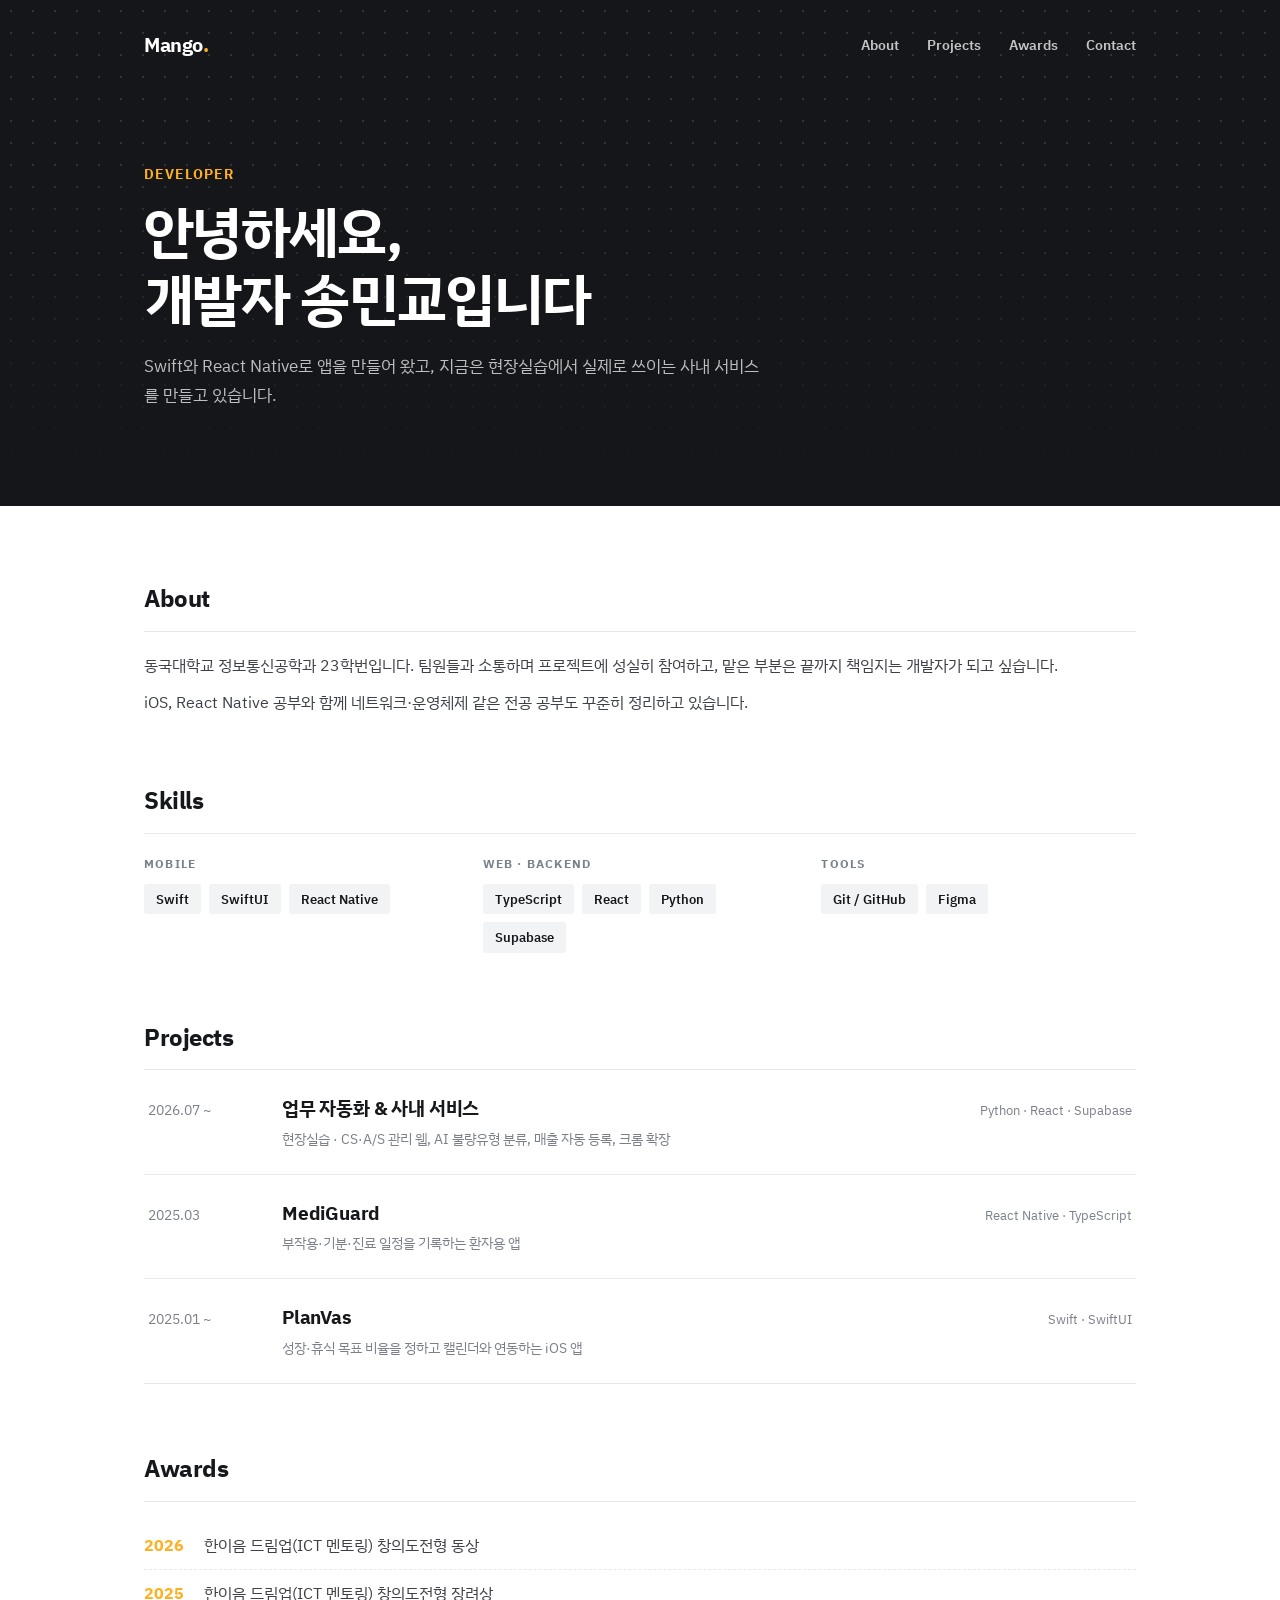
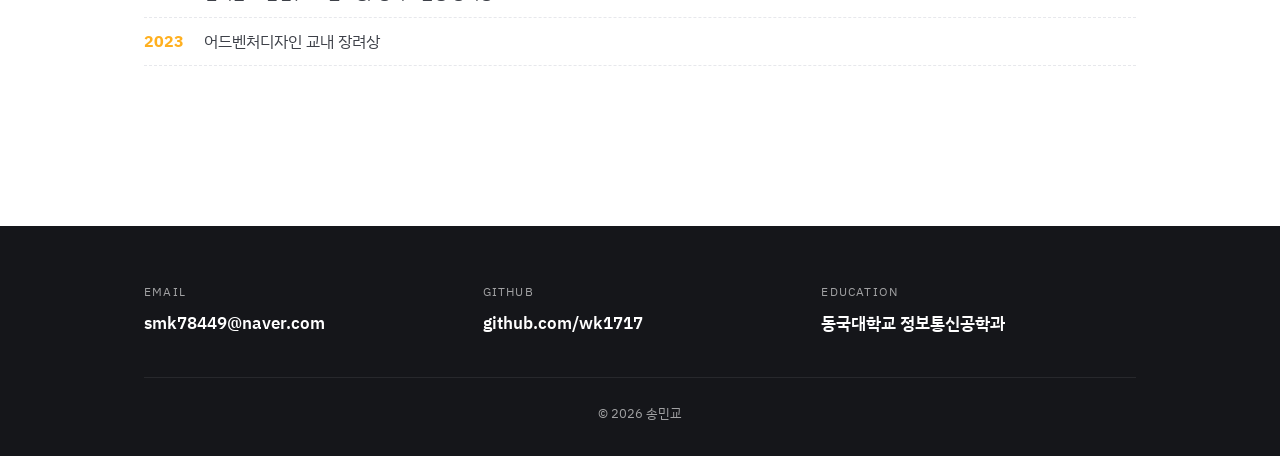
==== index.html @ 088cd112 "포트폴리오 사이트 첫 버전" ====
<!doctype html>
<html lang="ko">
<head>
<meta charset="utf-8">
<meta name="viewport" content="width=device-width, initial-scale=1">
<title>송민교 · Portfolio</title>
<meta name="description" content="정보통신공학과 송민교의 개발 포트폴리오">
<link rel="stylesheet" href="style.css">
</head>
<body>
<header class="hero">
  <div class="wrap">
    <nav class="nav">
      <a class="logo" href="index.html">Mango<span>.</span></a>
      <ul>
        <li class="opt"><a href="#about">About</a></li>
        <li><a href="#projects">Projects</a></li>
        <li class="opt"><a href="#awards">Awards</a></li>
        <li><a href="#contact">Contact</a></li>
      </ul>
    </nav>
    <div class="hero-body">
      <div class="eyebrow">DEVELOPER</div>
      <h1>안녕하세요,<br>개발자 송민교입니다</h1>
      <p>Swift와 React Native로 앱을 만들어 왔고, 지금은 현장실습에서 실제로 쓰이는 사내 서비스를 만들고 있습니다.</p>
    </div>
  </div>
</header>

<main class="wrap">
  <section id="about">
    <h2>About</h2>
    <p>동국대학교 정보통신공학과 23학번입니다. 팀원들과 소통하며 프로젝트에 성실히 참여하고, 맡은 부분은 끝까지 책임지는 개발자가 되고 싶습니다.</p>
    <p>iOS, React Native 공부와 함께 네트워크·운영체제 같은 전공 공부도 꾸준히 정리하고 있습니다.</p>
  </section>

  <section>
    <h2>Skills</h2>
    <div class="skills">
      <div><h4>MOBILE</h4><div class="chips"><span class="chip">Swift</span><span class="chip">SwiftUI</span><span class="chip">React Native</span></div></div>
      <div><h4>WEB · BACKEND</h4><div class="chips"><span class="chip">TypeScript</span><span class="chip">React</span><span class="chip">Python</span><span class="chip">Supabase</span></div></div>
      <div><h4>TOOLS</h4><div class="chips"><span class="chip">Git / GitHub</span><span class="chip">Figma</span></div></div>
    </div>
  </section>

  <section id="projects">
    <h2>Projects</h2>
    <ul class="plist">
      <li><a href="projects/ipp.html">
        <span class="when">2026.07 ~</span>
        <span class="what"><b>업무 자동화 &amp; 사내 서비스</b><small>현장실습 · CS·A/S 관리 웹, AI 불량유형 분류, 매출 자동 등록, 크롬 확장</small></span>
        <span class="stack">Python · React · Supabase</span>
      </a></li>
      <li><a href="projects/mediguard.html">
        <span class="when">2025.03</span>
        <span class="what"><b>MediGuard</b><small>부작용·기분·진료 일정을 기록하는 환자용 앱</small></span>
        <span class="stack">React Native · TypeScript</span>
      </a></li>
      <li><a href="projects/planvas.html">
        <span class="when">2025.01 ~</span>
        <span class="what"><b>PlanVas</b><small>성장·휴식 목표 비율을 정하고 캘린더와 연동하는 iOS 앱</small></span>
        <span class="stack">Swift · SwiftUI</span>
      </a></li>
    </ul>
  </section>

  <section id="awards">
    <h2>Awards</h2>
    <ul class="awards">
      <li><b>2026</b>한이음 드림업(ICT 멘토링) 창의도전형 동상</li>
      <li><b>2025</b>한이음 드림업(ICT 멘토링) 창의도전형 장려상</li>
      <li><b>2023</b>어드벤처디자인 교내 장려상</li>
    </ul>
  </section>
</main>

<footer id="contact">
  <div class="wrap">
    <div class="contact">
      <div><small>EMAIL</small><a href="mailto:smk78449@naver.com">smk78449@naver.com</a></div>
      <div><small>GITHUB</small><a href="https://github.com/wk1717" target="_blank" rel="noopener">github.com/wk1717</a></div>
      <div><small>EDUCATION</small><span>동국대학교 정보통신공학과</span></div>
    </div>
    <p class="copy">© 2026 송민교</p>
  </div>
</footer>
</body>
</html>
---- style.css ----
@import url("https://fonts.googleapis.com/css2?family=IBM+Plex+Sans+KR:wght@400;500;600;700&display=swap");

:root {
  --ink: #17181c;
  --text: #3d4048;
  --muted: #7a7f8a;
  --line: #e7e8ec;
  --chip: #f2f3f5;
  --bg: #ffffff;
  --dark: #15161a;
  --mango: #ffb020;
  --mango-soft: #fff4dc;
}

* { box-sizing: border-box; margin: 0; padding: 0; }
html { scroll-behavior: smooth; }
body {
  font-family: "IBM Plex Sans KR", sans-serif;
  color: var(--text);
  background: var(--bg);
  line-height: 1.7;
  -webkit-font-smoothing: antialiased;
}
a { color: inherit; text-decoration: none; }
.wrap { max-width: 1040px; margin: 0 auto; padding-inline: 24px; }

/* header + hero */
.hero {
  position: relative;
  background: var(--dark);
  color: #fff;
  overflow: hidden;
}
.hero::before {
  content: "";
  position: absolute; inset: 0;
  background-image: radial-gradient(rgba(255,255,255,.13) 1px, transparent 1px);
  background-size: 22px 22px;
  mask-image: linear-gradient(to bottom, #000 30%, transparent);
}
.nav {
  position: relative; z-index: 1;
  display: flex; align-items: center; justify-content: space-between;
  padding: 28px 0;
}
.logo { font-weight: 800; font-size: 20px; letter-spacing: -.02em; }
.logo span { color: var(--mango); }
.nav ul { display: flex; gap: 28px; list-style: none; font-size: 14px; font-weight: 600; }
.nav ul a { opacity: .75; transition: opacity .2s; }
.nav ul a:hover { opacity: 1; }
.hero-body { position: relative; z-index: 1; padding: 72px 0 96px; }
.hero-body .eyebrow { color: var(--mango); font-weight: 700; font-size: 14px; letter-spacing: .08em; }
.hero-body h1 { font-size: clamp(34px, 6vw, 56px); line-height: 1.2; letter-spacing: -.03em; margin: 12px 0 20px; color: #fff; }
.hero-body p { max-width: 620px; color: rgba(255,255,255,.72); font-size: 17px; }
.hero.small .hero-body { padding: 40px 0 64px; }
.hero.small h1 { font-size: clamp(28px, 4.5vw, 42px); margin-bottom: 14px; }
.back { font-size: 14px; color: rgba(255,255,255,.6); }
.back:hover { color: var(--mango); }

/* sections */
main { padding: 72px 0 96px; }
section { margin-bottom: 64px; }
h2 {
  font-size: 24px; color: var(--ink); letter-spacing: -.02em;
  padding-bottom: 12px; margin-bottom: 20px;
  border-bottom: 1px solid var(--line);
}
h3 { font-size: 18px; color: var(--ink); margin-bottom: 6px; letter-spacing: -.01em; }
p + p { margin-top: 10px; }
ul.list { padding-left: 20px; }
ul.list li { padding-left: 2px; }
ul.list li::marker { color: var(--muted); }
ul.list li + li { margin-top: 6px; }
.result h3 { margin-bottom: 8px; }
.retro p b + * { margin-top: 0; }
.retro p { margin: 14px 0 4px; }

.chips { display: flex; flex-wrap: wrap; gap: 8px; }
.chip { background: var(--chip); color: var(--ink); font-size: 13px; font-weight: 600; padding: 4px 12px; border-radius: 3px; }

.meta { display: flex; flex-wrap: wrap; gap: 8px 20px; font-size: 14px; color: rgba(255,255,255,.65); }
.meta b { color: #fff; font-weight: 600; }

/* skills grid */
.skills { display: grid; grid-template-columns: repeat(auto-fit, minmax(200px, 1fr)); gap: 24px; }
.skills h4 { font-size: 12px; letter-spacing: .1em; color: var(--muted); margin-bottom: 10px; }

/* project list */
.plist { list-style: none; margin-top: -20px; }
.plist a {
  display: grid; grid-template-columns: 110px 1fr auto; gap: 24px; align-items: baseline;
  padding: 22px 4px; border-bottom: 1px solid var(--line);
}
.plist .when { font-size: 14px; color: var(--muted); font-variant-numeric: tabular-nums; }
.plist b { display: block; font-size: 19px; color: var(--ink); letter-spacing: -.01em; }
.plist small { font-size: 14px; color: var(--muted); }
.plist .stack { font-size: 13px; color: var(--muted); }
.plist a:hover b { text-decoration: underline; text-decoration-color: var(--mango); text-decoration-thickness: 2px; text-underline-offset: 4px; }

/* results */
.result + .result { margin-top: 28px; }
.result p { margin-bottom: 10px; }

/* retro */
.retro + .retro { margin-top: 36px; }
.retro p b { display: block; font-size: 13px; color: var(--muted); font-weight: 600; margin-bottom: 2px; }
.retro p + p { margin-top: 14px; }

.awards li { list-style: none; display: flex; gap: 16px; padding: 10px 0; border-bottom: 1px dashed var(--line); }
.awards b { color: var(--mango); min-width: 44px; }

/* footer */
footer { background: var(--dark); color: rgba(255,255,255,.6); padding: 56px 0 32px; }
.contact { display: grid; grid-template-columns: repeat(auto-fit, minmax(220px, 1fr)); gap: 24px; margin-bottom: 40px; }
.contact small { display: block; font-size: 12px; letter-spacing: .1em; margin-bottom: 6px; }
.contact a, .contact span { color: #fff; font-size: 17px; font-weight: 600; word-break: break-all; }
.contact a:hover { color: var(--mango); }
.copy { font-size: 13px; text-align: center; border-top: 1px solid rgba(255,255,255,.08); padding-top: 24px; }

@media (max-width: 640px) {
  .wrap { padding-inline: 16px; }
  .nav ul { gap: 16px; font-size: 13px; }
  .nav ul li.opt { display: none; }
  .hero-body { padding: 40px 0 64px; }
  main { padding: 48px 0 64px; }
  .plist a { grid-template-columns: 1fr; gap: 4px; }
  .plist .when { order: -1; }
}

code { font-family: ui-monospace, Menlo, monospace; font-size: .88em; background: var(--chip); padding: 1px 6px; border-radius: 4px; }

.figs { display: grid; gap: 28px; }
figure img { display: block; width: 100%; height: auto; border: 1px solid var(--line); }
figure.narrow img { max-width: 520px; }
figcaption { font-size: 13px; color: var(--muted); margin-top: 8px; }
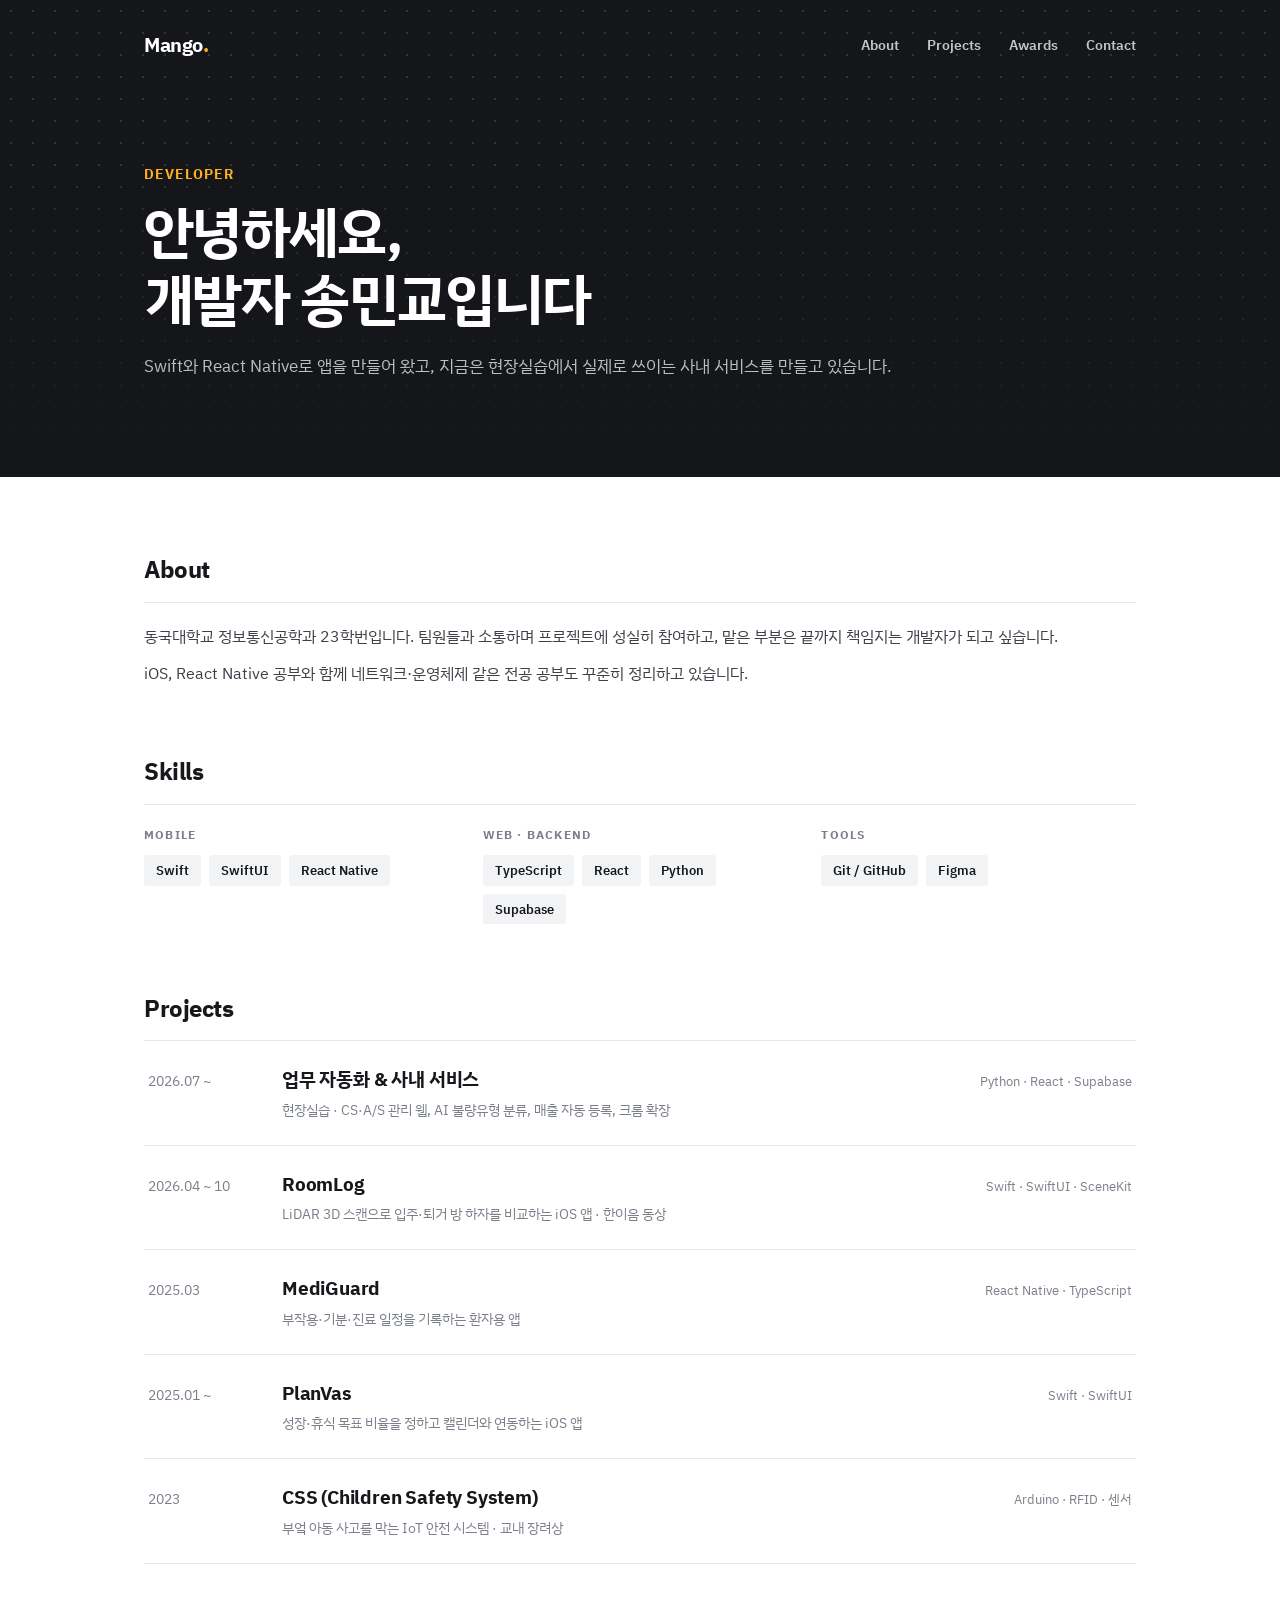
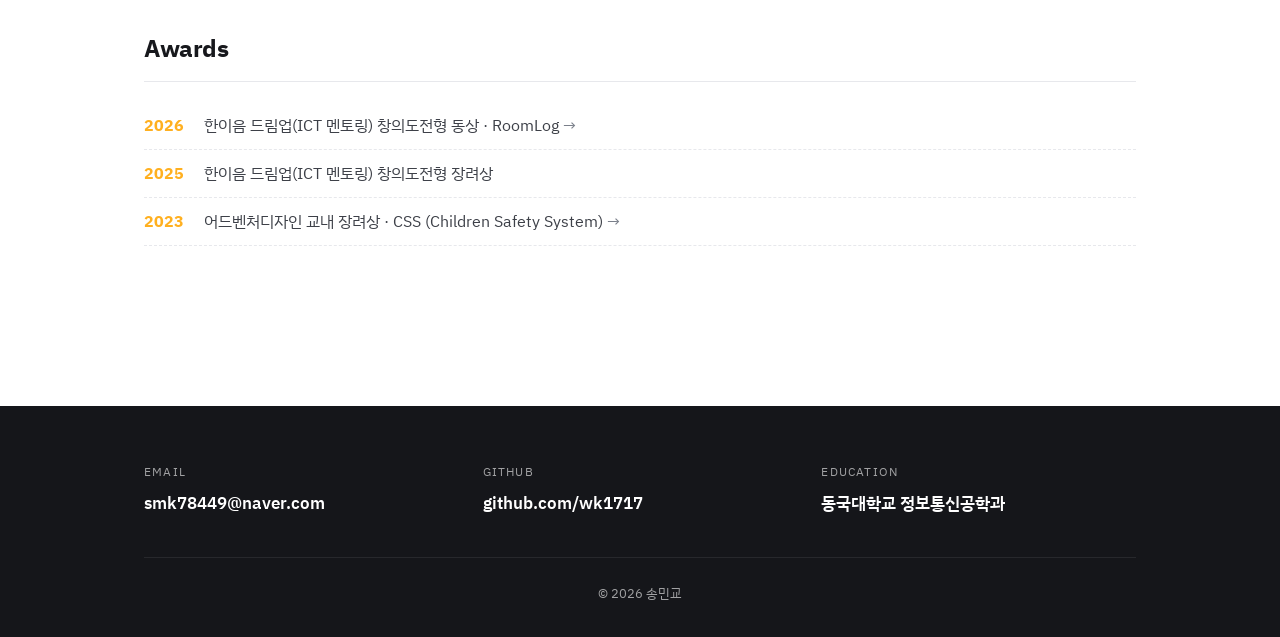
==== commit 745276af: "feat: RoomLog·CSS 프로젝트 상세 페이지 추가" ====
--- a/index.html
+++ b/index.html
@@ -51,6 +51,11 @@
         <span class="what"><b>업무 자동화 &amp; 사내 서비스</b><small>현장실습 · CS·A/S 관리 웹, AI 불량유형 분류, 매출 자동 등록, 크롬 확장</small></span>
         <span class="stack">Python · React · Supabase</span>
       </a></li>
+      <li><a href="projects/roomlog.html">
+        <span class="when">2026.04 ~ 10</span>
+        <span class="what"><b>RoomLog</b><small>LiDAR 3D 스캔으로 입주·퇴거 방 하자를 비교하는 iOS 앱 · 한이음 동상</small></span>
+        <span class="stack">Swift · SwiftUI · SceneKit</span>
+      </a></li>
       <li><a href="projects/mediguard.html">
         <span class="when">2025.03</span>
         <span class="what"><b>MediGuard</b><small>부작용·기분·진료 일정을 기록하는 환자용 앱</small></span>
@@ -61,15 +66,20 @@
         <span class="what"><b>PlanVas</b><small>성장·휴식 목표 비율을 정하고 캘린더와 연동하는 iOS 앱</small></span>
         <span class="stack">Swift · SwiftUI</span>
       </a></li>
+      <li><a href="projects/css.html">
+        <span class="when">2023</span>
+        <span class="what"><b>CSS (Children Safety System)</b><small>부엌 아동 사고를 막는 IoT 안전 시스템 · 교내 장려상</small></span>
+        <span class="stack">Arduino · RFID · 센서</span>
+      </a></li>
     </ul>
   </section>
 
   <section id="awards">
     <h2>Awards</h2>
     <ul class="awards">
-      <li><b>2026</b>한이음 드림업(ICT 멘토링) 창의도전형 동상</li>
+      <li><b>2026</b><a class="alink" href="projects/roomlog.html">한이음 드림업(ICT 멘토링) 창의도전형 동상 · RoomLog</a></li>
       <li><b>2025</b>한이음 드림업(ICT 멘토링) 창의도전형 장려상</li>
-      <li><b>2023</b>어드벤처디자인 교내 장려상</li>
+      <li><b>2023</b><a class="alink" href="projects/css.html">어드벤처디자인 교내 장려상 · CSS (Children Safety System)</a></li>
     </ul>
   </section>
 </main>
--- a/style.css
+++ b/style.css
@@ -51,7 +51,7 @@
 .hero-body { position: relative; z-index: 1; padding: 72px 0 96px; }
 .hero-body .eyebrow { color: var(--mango); font-weight: 700; font-size: 14px; letter-spacing: .08em; }
 .hero-body h1 { font-size: clamp(34px, 6vw, 56px); line-height: 1.2; letter-spacing: -.03em; margin: 12px 0 20px; color: #fff; }
-.hero-body p { max-width: 620px; color: rgba(255,255,255,.72); font-size: 17px; }
+.hero-body p { max-width: none; color: rgba(255,255,255,.72); font-size: 17px; }
 .hero.small .hero-body { padding: 40px 0 64px; }
 .hero.small h1 { font-size: clamp(28px, 4.5vw, 42px); margin-bottom: 14px; }
 .back { font-size: 14px; color: rgba(255,255,255,.6); }
@@ -95,7 +95,7 @@
 .plist b { display: block; font-size: 19px; color: var(--ink); letter-spacing: -.01em; }
 .plist small { font-size: 14px; color: var(--muted); }
 .plist .stack { font-size: 13px; color: var(--muted); }
-.plist a:hover b { text-decoration: underline; text-decoration-color: var(--mango); text-decoration-thickness: 2px; text-underline-offset: 4px; }
+
 
 /* results */
 .result + .result { margin-top: 28px; }
@@ -133,3 +133,24 @@
 figure img { display: block; width: 100%; height: auto; border: 1px solid var(--line); }
 figure.narrow img { max-width: 520px; }
 figcaption { font-size: 13px; color: var(--muted); margin-top: 8px; }
+
+.alink::after { content: " →"; color: var(--muted); }
+.alink, .plist b { position: relative; z-index: 0; width: fit-content; }
+.alink::before, .plist b::before {
+  content: ""; position: absolute; inset: -8px -24px; z-index: -1;
+  background: radial-gradient(ellipse at center, rgba(255,176,32,.55), rgba(255,176,32,.18) 45%, transparent 72%);
+  opacity: 0; transition: opacity .25s;
+}
+.alink:hover { color: var(--ink); }
+.alink:hover::before, .plist a:hover b::before { opacity: 1; }
+.result figure { margin-top: 20px; }
+.meta a { text-decoration: underline; text-underline-offset: 3px; }
+.flow + .flow { margin-top: 36px; }
+.flow h3 { margin-bottom: 14px; }
+.phones { display: grid; grid-template-columns: repeat(auto-fill, minmax(150px, 1fr)); gap: 20px; }
+.phones figure { margin: 0; }
+.phones img { display: block; width: 100%; height: auto; border: 0; }
+.phones figcaption { text-align: center; }
+figure img, .phones img { cursor: zoom-in; }
+.lightbox { position: fixed; inset: 0; z-index: 100; background: rgba(15,16,20,.82); display: flex; align-items: center; justify-content: center; padding: 24px; cursor: zoom-out; }
+.lightbox img { max-width: 100%; max-height: 100%; object-fit: contain; background: #fff; border-radius: 8px; }
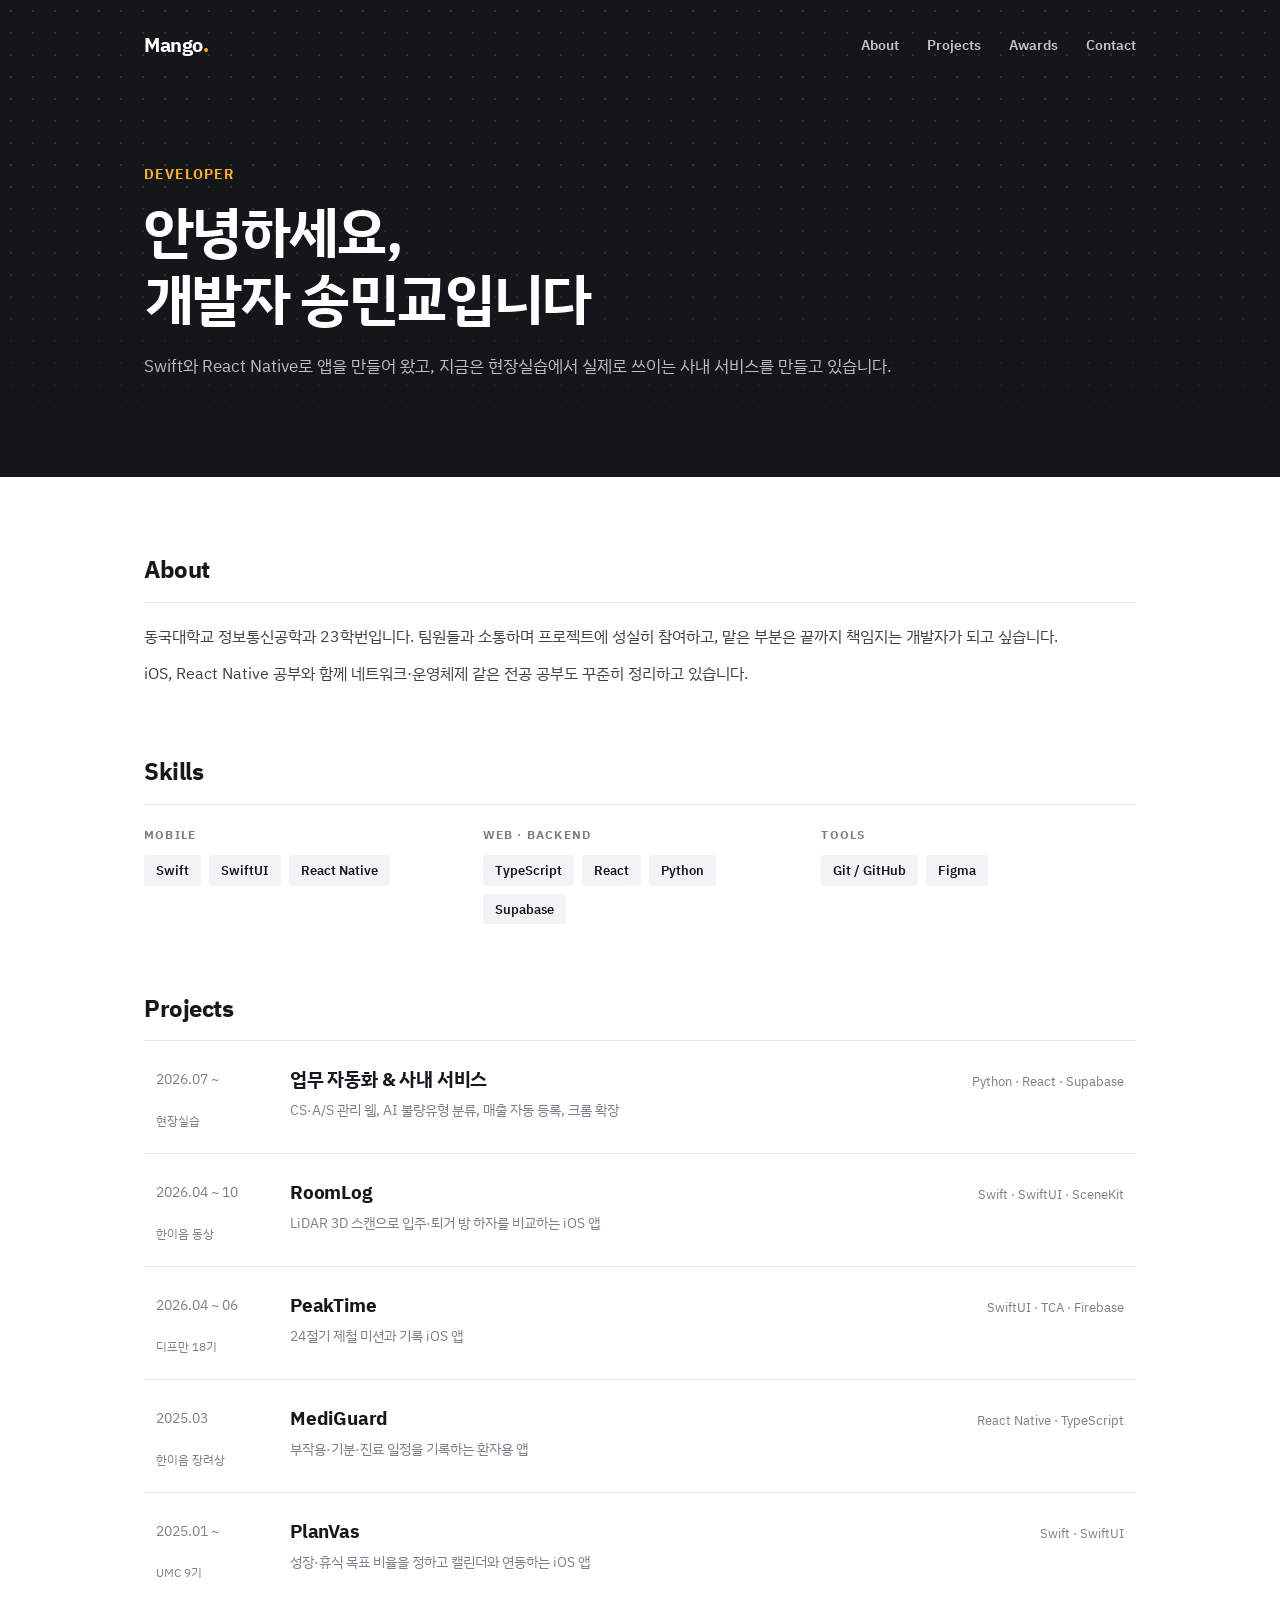
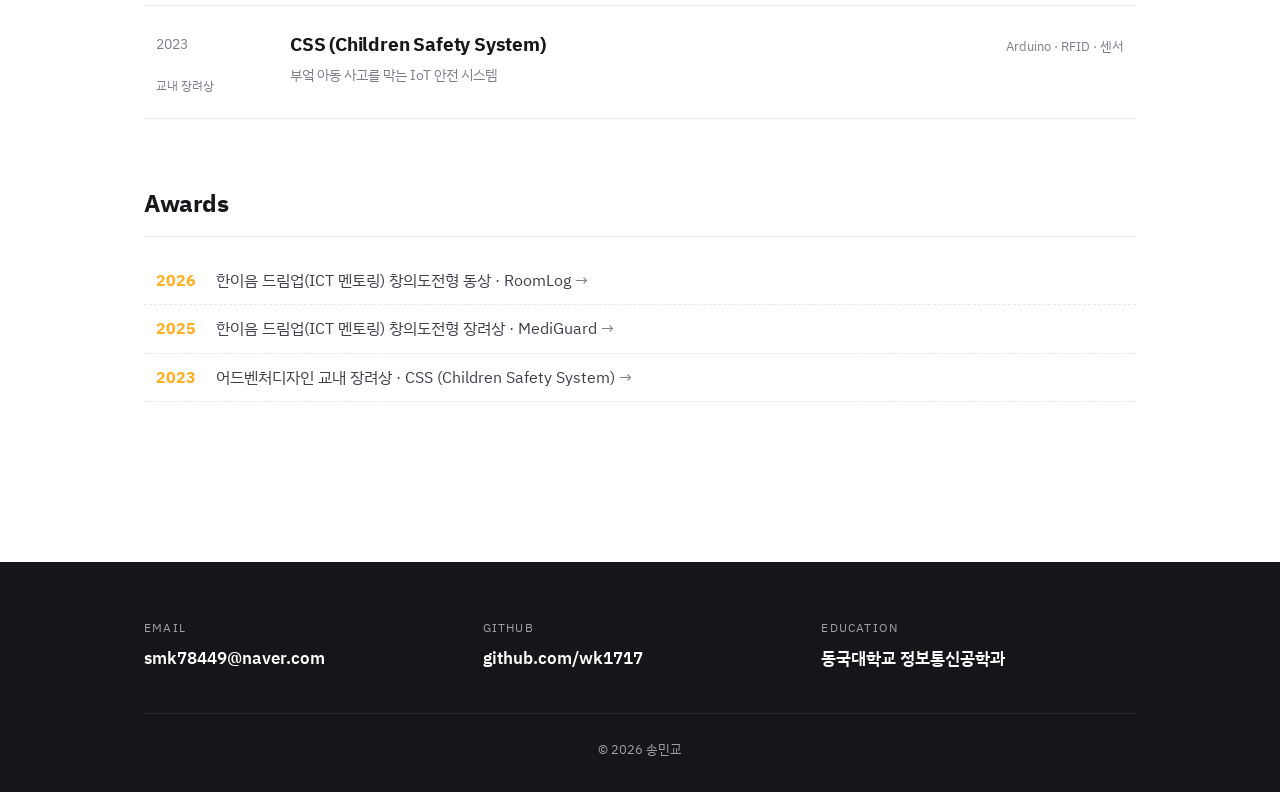
==== commit 0ede320e: "design: 목록 꼬리표를 날짜 아래로 옮기고 수상 줄 전체 hover 적용" ====
--- a/index.html
+++ b/index.html
@@ -47,28 +47,33 @@
     <h2>Projects</h2>
     <ul class="plist">
       <li><a href="projects/ipp.html">
-        <span class="when">2026.07 ~</span>
-        <span class="what"><b>업무 자동화 &amp; 사내 서비스</b><small>현장실습 · CS·A/S 관리 웹, AI 불량유형 분류, 매출 자동 등록, 크롬 확장</small></span>
+        <span class="when">2026.07 ~<em>현장실습</em></span>
+        <span class="what"><b>업무 자동화 &amp; 사내 서비스</b><small>CS·A/S 관리 웹, AI 불량유형 분류, 매출 자동 등록, 크롬 확장</small></span>
         <span class="stack">Python · React · Supabase</span>
       </a></li>
       <li><a href="projects/roomlog.html">
-        <span class="when">2026.04 ~ 10</span>
-        <span class="what"><b>RoomLog</b><small>LiDAR 3D 스캔으로 입주·퇴거 방 하자를 비교하는 iOS 앱 · 한이음 동상</small></span>
+        <span class="when">2026.04 ~ 10<em>한이음 동상</em></span>
+        <span class="what"><b>RoomLog</b><small>LiDAR 3D 스캔으로 입주·퇴거 방 하자를 비교하는 iOS 앱</small></span>
         <span class="stack">Swift · SwiftUI · SceneKit</span>
       </a></li>
+      <li><a href="projects/peaktime.html">
+        <span class="when">2026.04 ~ 06<em>디프만 18기</em></span>
+        <span class="what"><b>PeakTime</b><small>24절기 제철 미션과 기록 iOS 앱</small></span>
+        <span class="stack">SwiftUI · TCA · Firebase</span>
+      </a></li>
       <li><a href="projects/mediguard.html">
-        <span class="when">2025.03</span>
+        <span class="when">2025.03<em>한이음 장려상</em></span>
         <span class="what"><b>MediGuard</b><small>부작용·기분·진료 일정을 기록하는 환자용 앱</small></span>
         <span class="stack">React Native · TypeScript</span>
       </a></li>
       <li><a href="projects/planvas.html">
-        <span class="when">2025.01 ~</span>
+        <span class="when">2025.01 ~<em>UMC 9기</em></span>
         <span class="what"><b>PlanVas</b><small>성장·휴식 목표 비율을 정하고 캘린더와 연동하는 iOS 앱</small></span>
         <span class="stack">Swift · SwiftUI</span>
       </a></li>
       <li><a href="projects/css.html">
-        <span class="when">2023</span>
-        <span class="what"><b>CSS (Children Safety System)</b><small>부엌 아동 사고를 막는 IoT 안전 시스템 · 교내 장려상</small></span>
+        <span class="when">2023<em>교내 장려상</em></span>
+        <span class="what"><b>CSS (Children Safety System)</b><small>부엌 아동 사고를 막는 IoT 안전 시스템</small></span>
         <span class="stack">Arduino · RFID · 센서</span>
       </a></li>
     </ul>
@@ -78,7 +83,7 @@
     <h2>Awards</h2>
     <ul class="awards">
       <li><b>2026</b><a class="alink" href="projects/roomlog.html">한이음 드림업(ICT 멘토링) 창의도전형 동상 · RoomLog</a></li>
-      <li><b>2025</b>한이음 드림업(ICT 멘토링) 창의도전형 장려상</li>
+      <li><b>2025</b><a class="alink" href="projects/mediguard.html">한이음 드림업(ICT 멘토링) 창의도전형 장려상 · MediGuard</a></li>
       <li><b>2023</b><a class="alink" href="projects/css.html">어드벤처디자인 교내 장려상 · CSS (Children Safety System)</a></li>
     </ul>
   </section>
--- a/style.css
+++ b/style.css
@@ -91,7 +91,8 @@
   display: grid; grid-template-columns: 110px 1fr auto; gap: 24px; align-items: baseline;
   padding: 22px 4px; border-bottom: 1px solid var(--line);
 }
-.plist .when { font-size: 14px; color: var(--muted); font-variant-numeric: tabular-nums; }
+.plist .when { font-size: 14px; color: var(--muted); font-variant-numeric: tabular-nums; align-self: stretch; display: flex; flex-direction: column; padding-top: 4px; min-height: 68px; }
+.plist .when em { margin-top: auto; font-style: normal; font-size: 12px; color: var(--muted); }
 .plist b { display: block; font-size: 19px; color: var(--ink); letter-spacing: -.01em; }
 .plist small { font-size: 14px; color: var(--muted); }
 .plist .stack { font-size: 13px; color: var(--muted); }
@@ -125,6 +126,8 @@
   main { padding: 48px 0 64px; }
   .plist a { grid-template-columns: 1fr; gap: 4px; }
   .plist .when { order: -1; }
+  .plist .when { display: block; min-height: 0; padding-top: 0; }
+  .plist .when em { margin: 0 0 0 8px; }
 }
 
 code { font-family: ui-monospace, Menlo, monospace; font-size: .88em; background: var(--chip); padding: 1px 6px; border-radius: 4px; }
@@ -135,14 +138,11 @@
 figcaption { font-size: 13px; color: var(--muted); margin-top: 8px; }
 
 .alink::after { content: " →"; color: var(--muted); }
-.alink, .plist b { position: relative; z-index: 0; width: fit-content; }
-.alink::before, .plist b::before {
-  content: ""; position: absolute; inset: -8px -24px; z-index: -1;
-  background: radial-gradient(ellipse at center, rgba(255,176,32,.55), rgba(255,176,32,.18) 45%, transparent 72%);
-  opacity: 0; transition: opacity .25s;
-}
-.alink:hover { color: var(--ink); }
-.alink:hover::before, .plist a:hover b::before { opacity: 1; }
+.awards li { position: relative; padding-inline: 12px; transition: background .2s; }
+.awards li:has(.alink):hover { background: #fffbf3; }
+.alink::before { content: ""; position: absolute; inset: 0; }
+.plist a { transition: background .2s; padding-inline: 12px; }
+.plist a:hover { background: #fffbf3; }
 .result figure { margin-top: 20px; }
 .meta a { text-decoration: underline; text-underline-offset: 3px; }
 .flow + .flow { margin-top: 36px; }
@@ -154,3 +154,9 @@
 figure img, .phones img { cursor: zoom-in; }
 .lightbox { position: fixed; inset: 0; z-index: 100; background: rgba(15,16,20,.82); display: flex; align-items: center; justify-content: center; padding: 24px; cursor: zoom-out; }
 .lightbox img { max-width: 100%; max-height: 100%; object-fit: contain; background: #fff; border-radius: 8px; }
+.phones.long { grid-template-columns: repeat(2, minmax(0, 220px)); gap: 28px; }
+.phones.long img { border: 1px solid var(--line, #eee); border-radius: 18px; }
+.phones.photos { grid-template-columns: repeat(auto-fill, minmax(200px, 1fr)); }
+.phones.photos img { border: 1px solid var(--line); border-radius: 12px; }
+.lightbox.long { align-items: flex-start; overflow-y: auto; }
+.lightbox.long img { max-height: none; width: min(420px, 100%); }
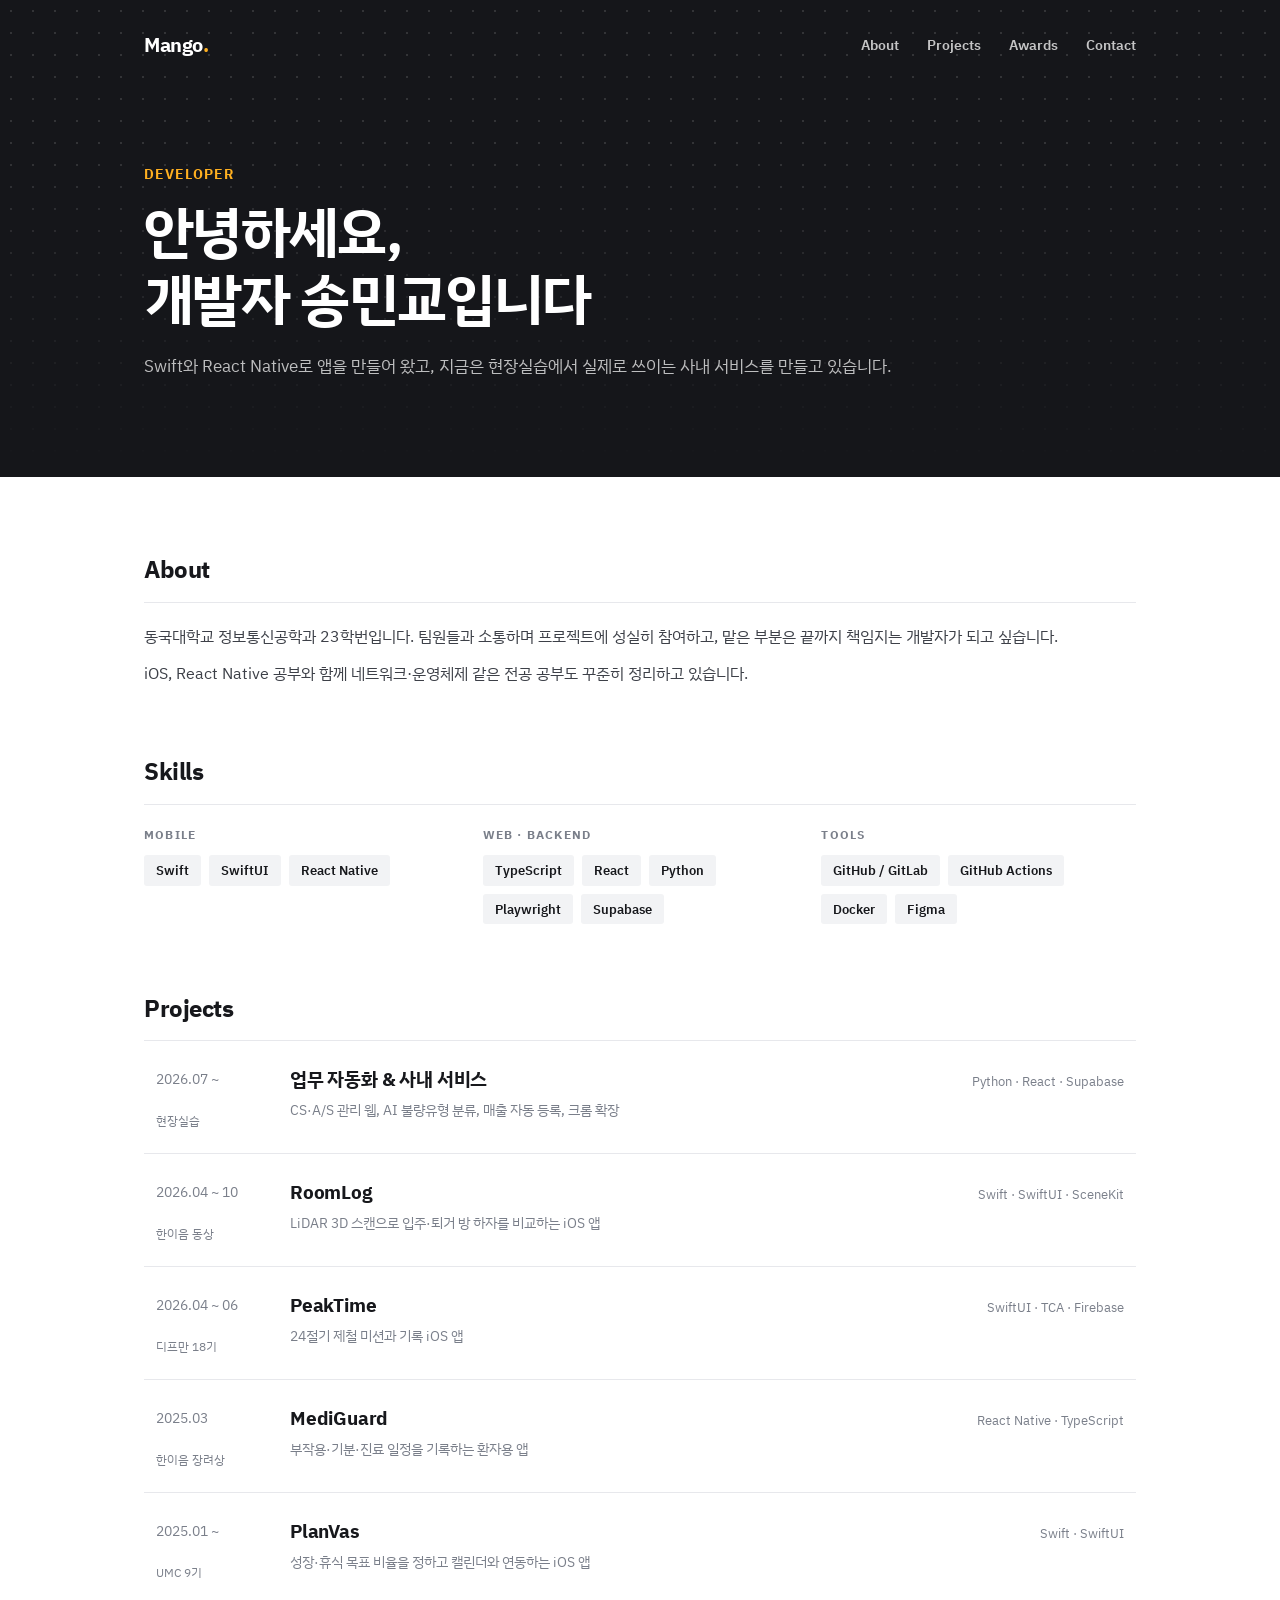
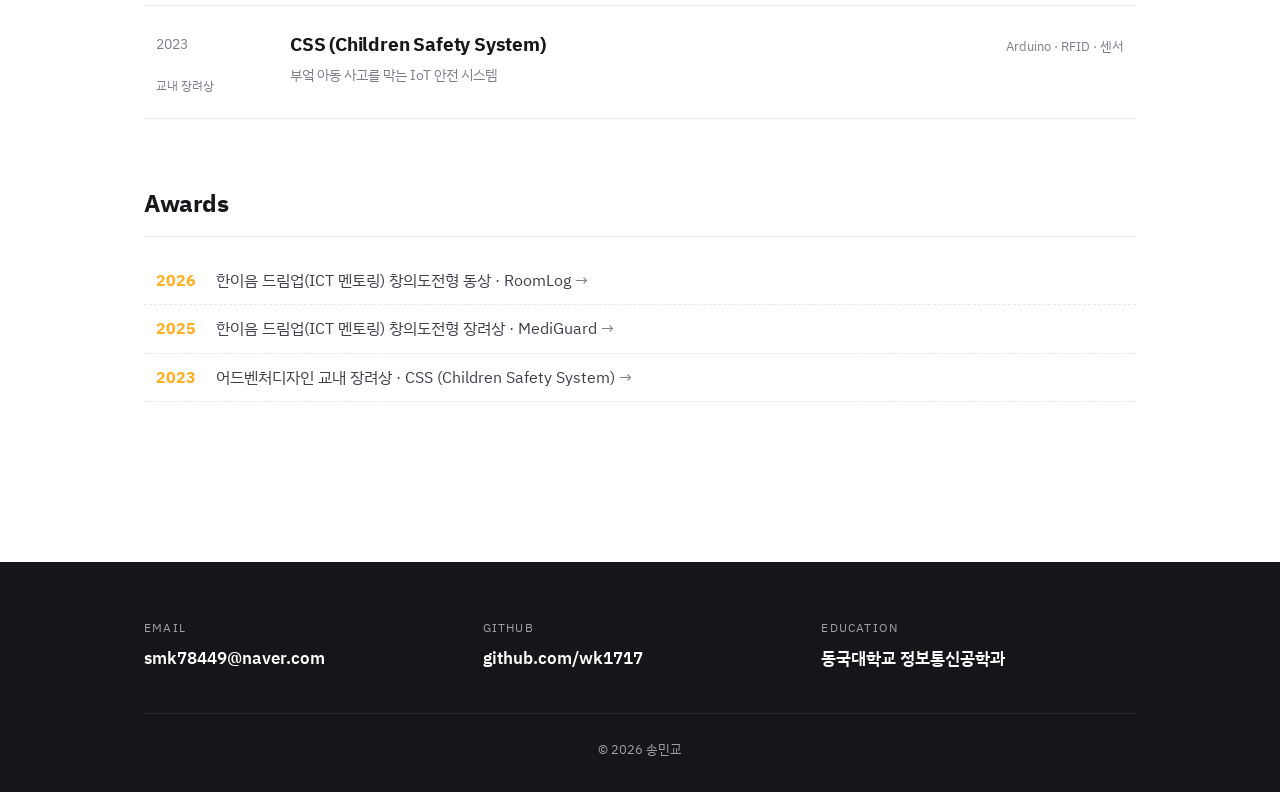
==== commit 42514435: "feat. 이미지 추가 및 설명 추가" ====
--- a/index.html
+++ b/index.html
@@ -38,8 +38,8 @@
     <h2>Skills</h2>
     <div class="skills">
       <div><h4>MOBILE</h4><div class="chips"><span class="chip">Swift</span><span class="chip">SwiftUI</span><span class="chip">React Native</span></div></div>
-      <div><h4>WEB · BACKEND</h4><div class="chips"><span class="chip">TypeScript</span><span class="chip">React</span><span class="chip">Python</span><span class="chip">Supabase</span></div></div>
-      <div><h4>TOOLS</h4><div class="chips"><span class="chip">Git / GitHub</span><span class="chip">Figma</span></div></div>
+      <div><h4>WEB · BACKEND</h4><div class="chips"><span class="chip">TypeScript</span><span class="chip">React</span><span class="chip">Python</span><span class="chip">Playwright</span><span class="chip">Supabase</span></div></div>
+      <div><h4>TOOLS</h4><div class="chips"><span class="chip">GitHub / GitLab</span><span class="chip">GitHub Actions</span><span class="chip">Docker</span><span class="chip">Figma</span></div></div>
     </div>
   </section>
 
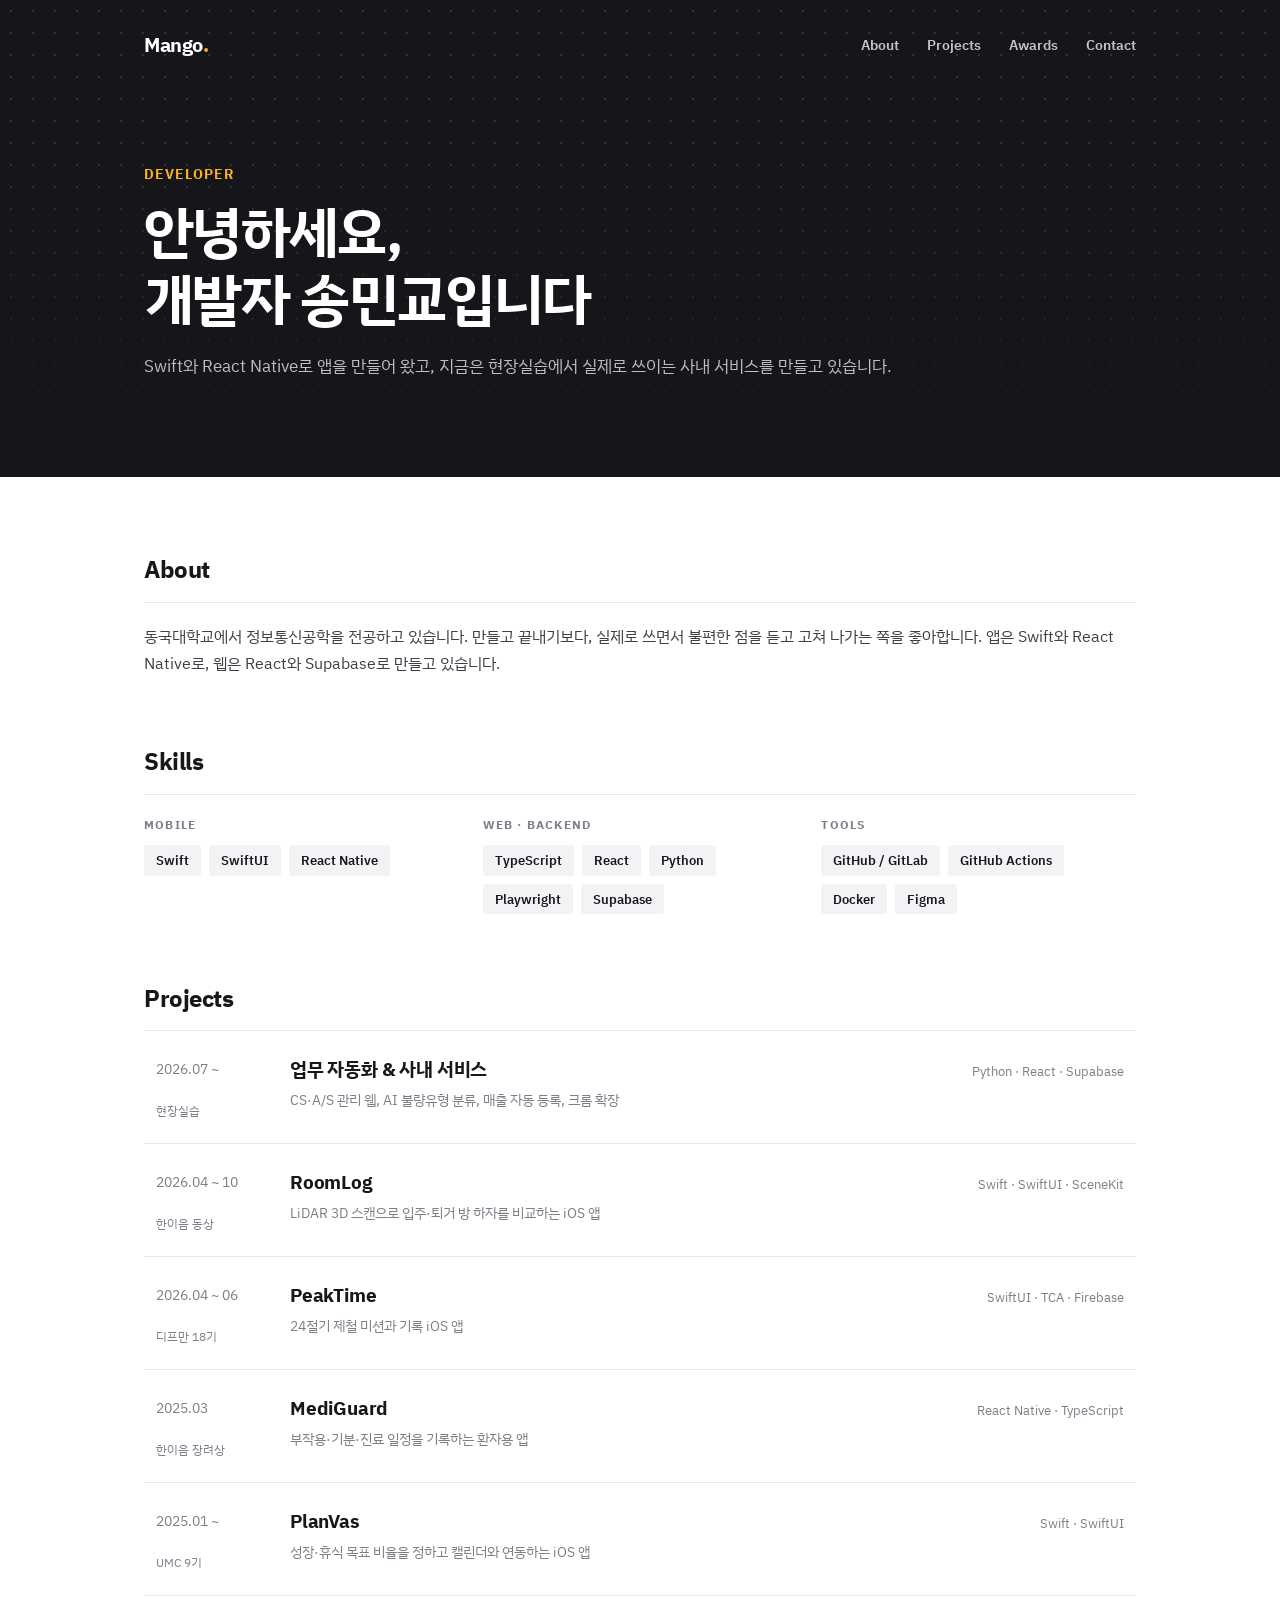
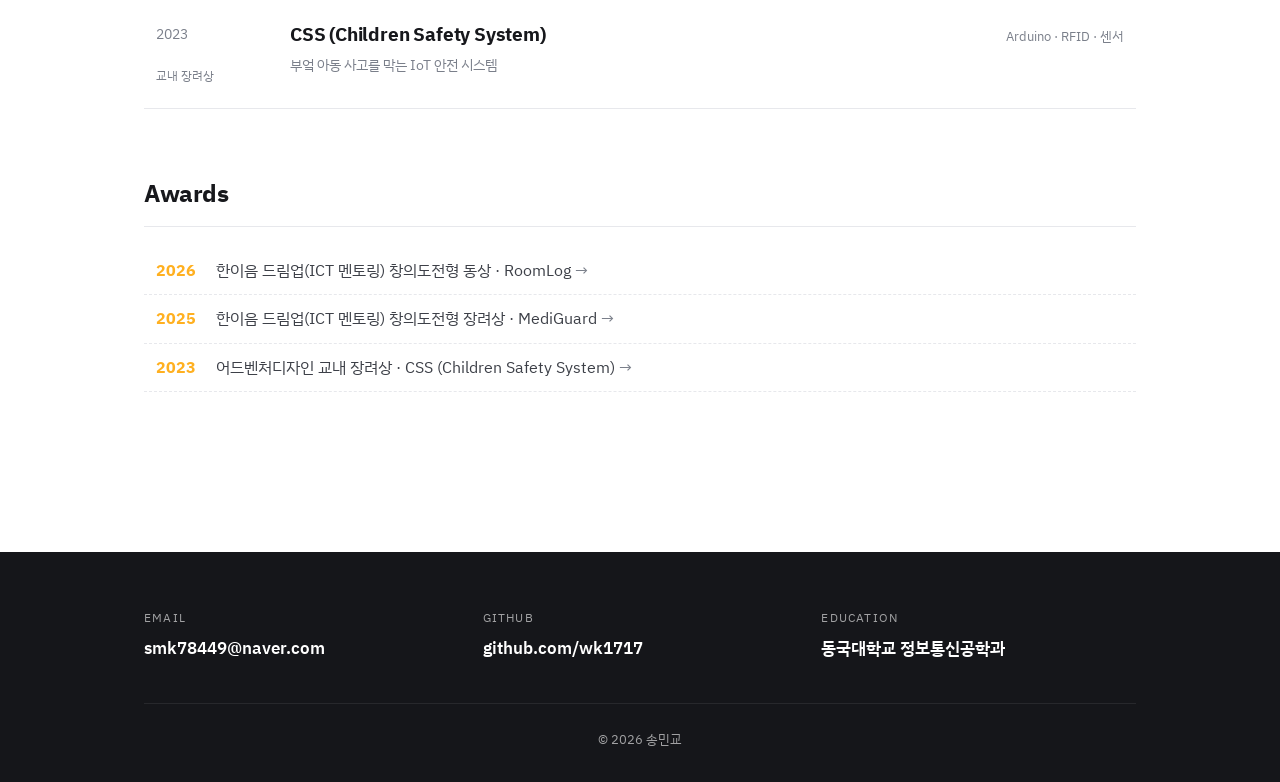
==== commit bc7fbe61: "docs: About·Skills 정리, PeakTime 무한 로딩 트러블슈팅 보강 Co-Authored-By: Claude Opus 5.5 <noreply@anthropic.co" ====
--- a/index.html
+++ b/index.html
@@ -30,8 +30,7 @@
 <main class="wrap">
   <section id="about">
     <h2>About</h2>
-    <p>동국대학교 정보통신공학과 23학번입니다. 팀원들과 소통하며 프로젝트에 성실히 참여하고, 맡은 부분은 끝까지 책임지는 개발자가 되고 싶습니다.</p>
-    <p>iOS, React Native 공부와 함께 네트워크·운영체제 같은 전공 공부도 꾸준히 정리하고 있습니다.</p>
+    <p>동국대학교에서 정보통신공학을 전공하고 있습니다. 만들고 끝내기보다, 실제로 쓰면서 불편한 점을 듣고 고쳐 나가는 쪽을 좋아합니다. 앱은 Swift와 React Native로, 웹은 React와 Supabase로 만들고 있습니다.</p>
   </section>
 
   <section>
